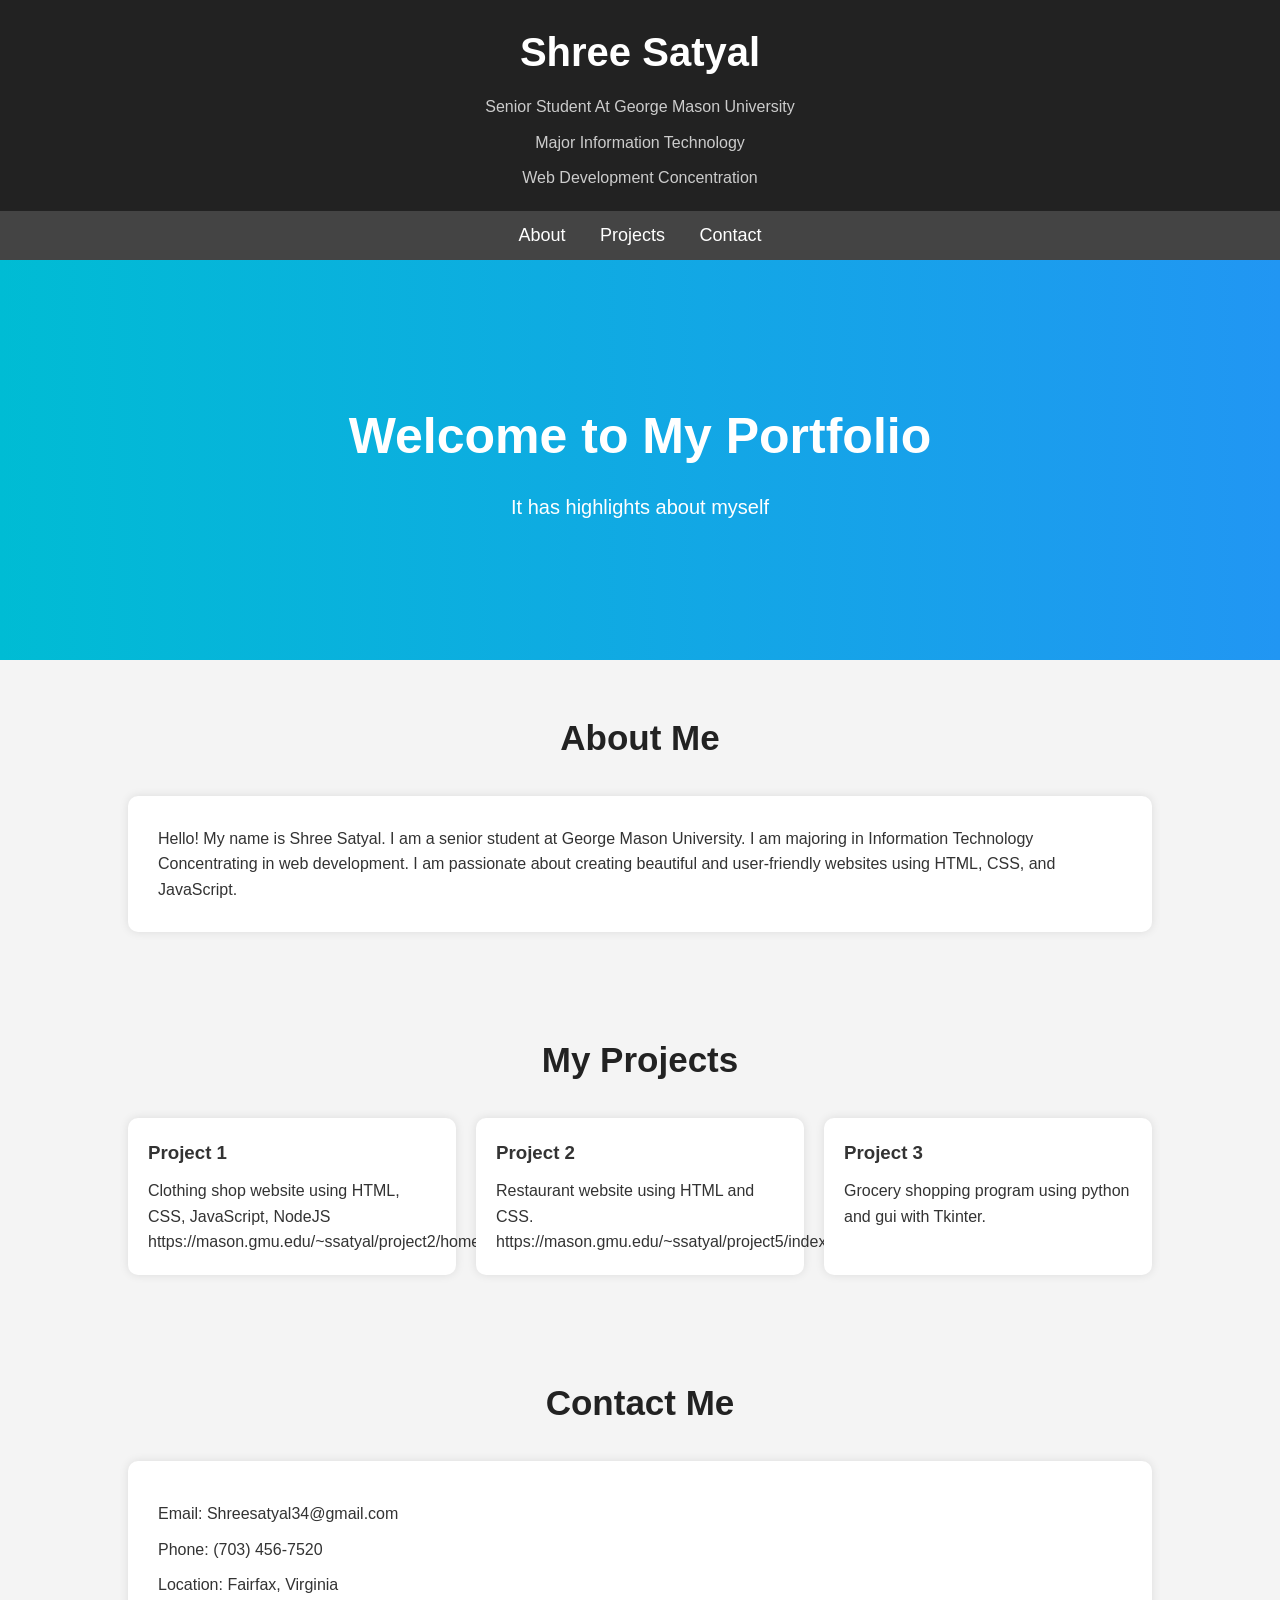
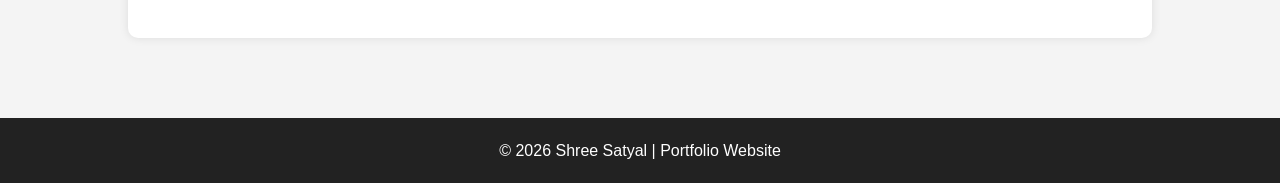
==== index.html @ 93006681 "moved html into project" ====
<!DOCTYPE html>
<html lang="en">
<head>
<meta charset="UTF-8">
<meta name="viewport" content="width=device-width, initial-scale=1.0">
<title>Shree Satyal</title>

<style>
/* Reset */
*{
    margin:0;
    padding:0;
    box-sizing:border-box;
    font-family:Arial, sans-serif;
}

/* Body */
body{
    background:#f4f4f4;
    color:#333;
    line-height:1.6;
}

/* Header */
header{
    background:#222;
    color:white;
    padding:20px 0;
    text-align:center;
}

header h1{
    font-size:40px;
}

header p{
    margin-top:10px;
    color:#ccc;
}

/* Navigation */
nav{
    background:#444;
    padding:10px;
    text-align:center;
}

nav a{
    color:white;
    text-decoration:none;
    margin:0 15px;
    font-size:18px;
}

nav a:hover{
    color:#00bcd4;
}

/* Hero Section */
.hero{
    height:400px;
    background:linear-gradient(to right, #00bcd4, #2196f3);
    color:white;
    display:flex;
    flex-direction:column;
    justify-content:center;
    align-items:center;
    text-align:center;
}

.hero h2{
    font-size:50px;
}

.hero p{
    margin-top:15px;
    font-size:20px;
}

/* Sections */
section{
    padding:50px 10%;
}

section h2{
    text-align:center;
    margin-bottom:30px;
    font-size:35px;
    color:#222;
}

/* About */
.about{
    background:white;
    border-radius:10px;
    padding:30px;
    box-shadow:0 0 10px rgba(0,0,0,0.1);
}

/* Projects */
.projects{
    display:grid;
    grid-template-columns:repeat(auto-fit, minmax(250px,1fr));
    gap:20px;
}

.project-card{
    background:white;
    padding:20px;
    border-radius:10px;
    box-shadow:0 0 10px rgba(0,0,0,0.1);
    transition:0.3s;
}

.project-card:hover{
    transform:translateY(-5px);
}

.project-card h3{
    margin-bottom:10px;
}

/* Contact */
.contact{
    background:white;
    border-radius:10px;
    padding:30px;
    box-shadow:0 0 10px rgba(0,0,0,0.1);
}

.contact p{
    margin:10px 0;
}

/* Footer */
footer{
    background:#222;
    color:white;
    text-align:center;
    padding:20px;
    margin-top:30px;
}

/* Responsive */
@media(max-width:768px){
    .hero h2{
        font-size:35px;
    }

    nav a{
        display:block;
        margin:10px 0;
    }
}
</style>
</head>

<body>

<!-- Header -->
<header>
    <h1>Shree Satyal</h1>
    <p>Senior Student At George Mason University</p>
    <p>Major Information Technology</p>
    <p>Web Development Concentration</p>
</header>

<!-- Navigation -->
<nav>
    <a href="#about">About</a>
    <a href="#projects">Projects</a>
    <a href="#contact">Contact</a>
</nav>

<!-- Hero Section -->
<div class="hero">
    <h2>Welcome to My Portfolio</h2>
    <p>It has highlights about myself</p>
</div>

<!-- About Section -->
<section id="about">
    <h2>About Me</h2>

    <div class="about">
        <p>
            Hello! My name is Shree Satyal. I am a senior student at 
            George Mason University. I am majoring in Information 
            Technology Concentrating in web development. I am passionate
            about creating beautiful and user-friendly websites using HTML, CSS,
            and JavaScript.
            
        </p>
    </div>
</section>

<!-- Projects Section -->
<section id="projects">
    <h2>My Projects</h2>

    <div class="projects">

        <div class="project-card">
            <h3>Project 1</h3>
            <p>Clothing shop website using HTML, CSS, JavaScript, NodeJS</p>
            <p>https://mason.gmu.edu/~ssatyal/project2/home.html</p>
        </div>

        <div class="project-card">
            <h3>Project 2</h3>
            <p>Restaurant website using HTML and CSS.</p>
            <p>https://mason.gmu.edu/~ssatyal/project5/index.html</p>
        </div>

        <div class="project-card">
            <h3>Project 3</h3>
            <p>Grocery shopping program using python and gui with Tkinter.</p>
        </div>

    </div>
</section>

<!-- Contact Section -->
<section id="contact">
    <h2>Contact Me</h2>

    <div class="contact">
        <p>Email: Shreesatyal34@gmail.com</p>
        <p>Phone: (703) 456-7520</p>
        <p>Location: Fairfax, Virginia</p>
    </div>
</section>

<!-- Footer -->
<footer>
    <p>&copy; 2026 Shree Satyal | Portfolio Website</p>
</footer>

</body>
</html>
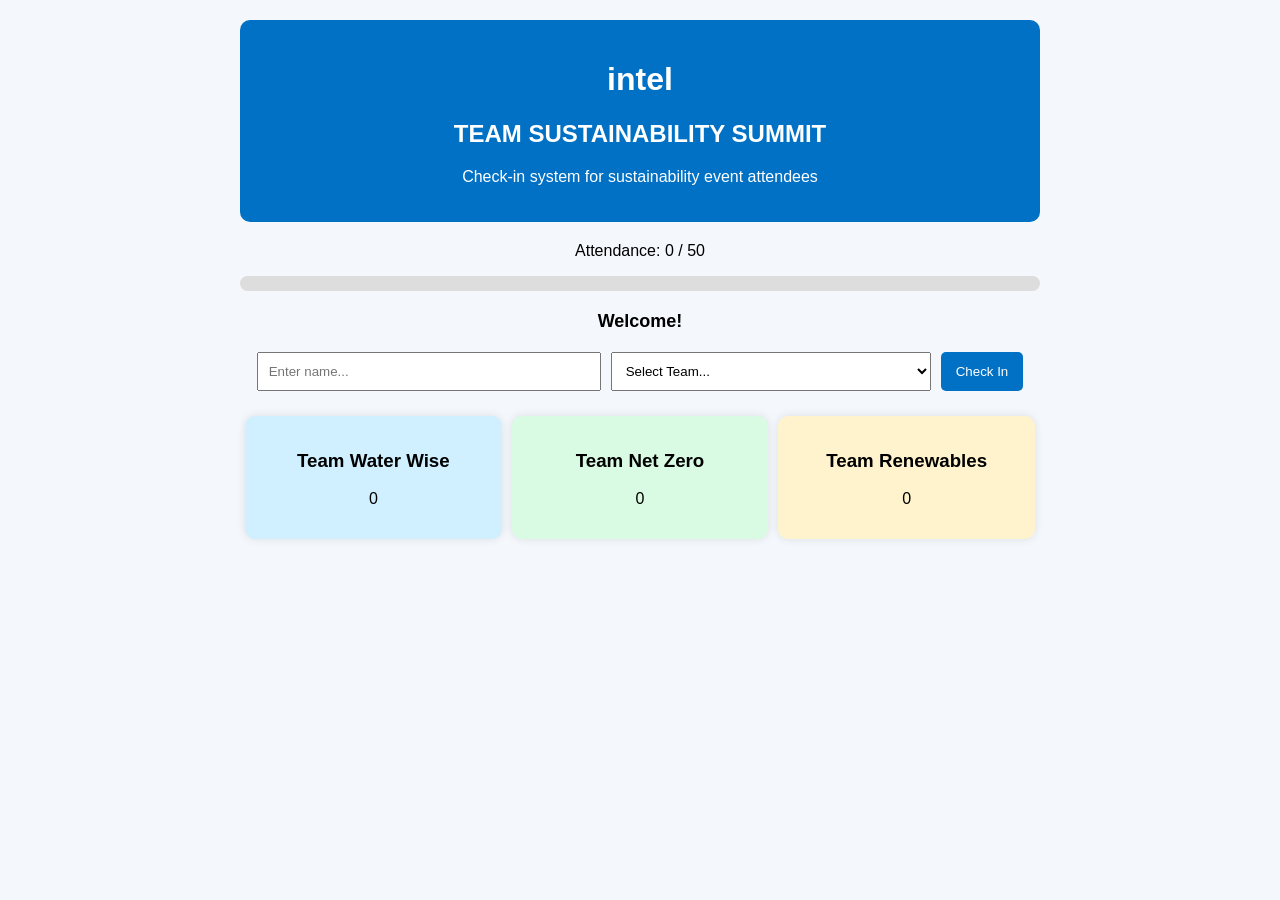
==== commit 77ebece2: "Add files via upload" ====
--- a/index.html
+++ b/index.html
@@ -1,240 +1,69 @@
-<!DOCTYPE html>
-<html lang="en">
-<head>
-<meta charset="UTF-8">
-<meta name="viewport" content="width=device-width, initial-scale=1.0">
-<title>Shree Satyal</title>
-
-<style>
-/* Reset */
-*{
-    margin:0;
-    padding:0;
-    box-sizing:border-box;
-    font-family:Arial, sans-serif;
-}
-
-/* Body */
-body{
-    background:#f4f4f4;
-    color:#333;
-    line-height:1.6;
-}
-
-/* Header */
-header{
-    background:#222;
-    color:white;
-    padding:20px 0;
-    text-align:center;
-}
-
-header h1{
-    font-size:40px;
-}
-
-header p{
-    margin-top:10px;
-    color:#ccc;
-}
-
-/* Navigation */
-nav{
-    background:#444;
-    padding:10px;
-    text-align:center;
-}
-
-nav a{
-    color:white;
-    text-decoration:none;
-    margin:0 15px;
-    font-size:18px;
-}
-
-nav a:hover{
-    color:#00bcd4;
-}
-
-/* Hero Section */
-.hero{
-    height:400px;
-    background:linear-gradient(to right, #00bcd4, #2196f3);
-    color:white;
-    display:flex;
-    flex-direction:column;
-    justify-content:center;
-    align-items:center;
-    text-align:center;
-}
-
-.hero h2{
-    font-size:50px;
-}
-
-.hero p{
-    margin-top:15px;
-    font-size:20px;
-}
-
-/* Sections */
-section{
-    padding:50px 10%;
-}
-
-section h2{
-    text-align:center;
-    margin-bottom:30px;
-    font-size:35px;
-    color:#222;
-}
-
-/* About */
-.about{
-    background:white;
-    border-radius:10px;
-    padding:30px;
-    box-shadow:0 0 10px rgba(0,0,0,0.1);
-}
-
-/* Projects */
-.projects{
-    display:grid;
-    grid-template-columns:repeat(auto-fit, minmax(250px,1fr));
-    gap:20px;
-}
-
-.project-card{
-    background:white;
-    padding:20px;
-    border-radius:10px;
-    box-shadow:0 0 10px rgba(0,0,0,0.1);
-    transition:0.3s;
-}
-
-.project-card:hover{
-    transform:translateY(-5px);
-}
-
-.project-card h3{
-    margin-bottom:10px;
-}
-
-/* Contact */
-.contact{
-    background:white;
-    border-radius:10px;
-    padding:30px;
-    box-shadow:0 0 10px rgba(0,0,0,0.1);
-}
-
-.contact p{
-    margin:10px 0;
-}
-
-/* Footer */
-footer{
-    background:#222;
-    color:white;
-    text-align:center;
-    padding:20px;
-    margin-top:30px;
-}
-
-/* Responsive */
-@media(max-width:768px){
-    .hero h2{
-        font-size:35px;
-    }
-
-    nav a{
-        display:block;
-        margin:10px 0;
-    }
-}
-</style>
-</head>
-
-<body>
-
-<!-- Header -->
-<header>
-    <h1>Shree Satyal</h1>
-    <p>Senior Student At George Mason University</p>
-    <p>Major Information Technology</p>
-    <p>Web Development Concentration</p>
-</header>
-
-<!-- Navigation -->
-<nav>
-    <a href="#about">About</a>
-    <a href="#projects">Projects</a>
-    <a href="#contact">Contact</a>
-</nav>
-
-<!-- Hero Section -->
-<div class="hero">
-    <h2>Welcome to My Portfolio</h2>
-    <p>It has highlights about myself</p>
-</div>
-
-<!-- About Section -->
-<section id="about">
-    <h2>About Me</h2>
-
-    <div class="about">
-        <p>
-            Hello! My name is Shree Satyal. I am a senior student at 
-            George Mason University. I am majoring in Information 
-            Technology Concentrating in web development. I am passionate
-            about creating beautiful and user-friendly websites using HTML, CSS,
-            and JavaScript.
-            
-        </p>
-    </div>
-</section>
-
-<!-- Projects Section -->
-<section id="projects">
-    <h2>My Projects</h2>
-
-    <div class="projects">
-
-        <div class="project-card">
-            <h3>Project 1</h3>
-            <p>Clothing shop website using HTML, CSS, JavaScript, NodeJS</p>
-            <p>https://mason.gmu.edu/~ssatyal/project2/home.html</p>
-        </div>
-
-        <div class="project-card">
-            <h3>Project 2</h3>
-            <p>Restaurant website using HTML and CSS.</p>
-            <p>https://mason.gmu.edu/~ssatyal/project5/index.html</p>
-        </div>
-
-        <div class="project-card">
-            <h3>Project 3</h3>
-            <p>Grocery shopping program using python and gui with Tkinter.</p>
-        </div>
-
-    </div>
-</section>
-
-<!-- Contact Section -->
-<section id="contact">
-    <h2>Contact Me</h2>
-
-    <div class="contact">
-        <p>Email: Shreesatyal34@gmail.com</p>
-        <p>Phone: (703) 456-7520</p>
-        <p>Location: Fairfax, Virginia</p>
-    </div>
-</section>
-
-<!-- Footer -->
-<footer>
-    <p>&copy; 2026 Shree Satyal | Portfolio Website</p>
-</footer>
-
-</body>
+<!DOCTYPE html>
+<html lang="en">
+<head>
+  <meta charset="UTF-8" />
+  <meta name="viewport" content="width=device-width, initial-scale=1.0"/>
+  <title>Intel Sustainability Summit</title>
+  <link rel="stylesheet" href="style.css" />
+</head>
+
+<body>
+
+  <div class="container">
+
+    <header class="header">
+      <h1>intel</h1>
+      <h2>TEAM SUSTAINABILITY SUMMIT</h2>
+      <p>Check-in system for sustainability event attendees</p>
+    </header>
+
+    <!-- Attendance -->
+    <div class="stats">
+      <p>Attendance: <span id="attendanceCount">0</span> / 50</p>
+      <div class="progress">
+        <div id="progressBar"></div>
+      </div>
+    </div>
+
+    <!-- Greeting -->
+    <div id="greeting" class="greeting">
+      Welcome!
+    </div>
+
+    <!-- Check-in Form -->
+    <div class="form">
+      <input type="text" id="nameInput" placeholder="Enter name..." />
+
+      <select id="teamSelect">
+        <option value="">Select Team...</option>
+        <option value="Team Water Wise">Team Water Wise</option>
+        <option value="Team Net Zero">Team Net Zero</option>
+        <option value="Team Renewables">Team Renewables</option>
+      </select>
+
+      <button id="checkInBtn">Check In</button>
+    </div>
+
+    <!-- Team Stats -->
+    <div class="teams">
+      <div class="team-box water">
+        <h3>Team Water Wise</h3>
+        <p id="waterWiseCount">0</p>
+      </div>
+
+      <div class="team-box netzero">
+        <h3>Team Net Zero</h3>
+        <p id="netZeroCount">0</p>
+      </div>
+
+      <div class="team-box renew">
+        <h3>Team Renewables</h3>
+        <p id="renewablesCount">0</p>
+      </div>
+    </div>
+
+  </div>
+
+  <script src="script.js"></script>
+</body>
 </html>
--- a/style.css
+++ b/style.css
@@ -0,0 +1,94 @@
+body {
+  font-family: Arial, sans-serif;
+  background: #f4f7fb;
+  margin: 0;
+  padding: 0;
+}
+
+.container {
+  max-width: 800px;
+  margin: auto;
+  padding: 20px;
+}
+
+.header {
+  text-align: center;
+  background: #0071c5;
+  color: white;
+  padding: 20px;
+  border-radius: 10px;
+}
+
+.stats {
+  margin-top: 20px;
+  text-align: center;
+}
+
+.progress {
+  width: 100%;
+  height: 15px;
+  background: #ddd;
+  border-radius: 10px;
+  margin-top: 10px;
+  overflow: hidden;
+}
+
+#progressBar {
+  height: 100%;
+  width: 0%;
+  background: #00c853;
+  transition: 0.3s;
+}
+
+.greeting {
+  margin: 20px 0;
+  text-align: center;
+  font-size: 18px;
+  font-weight: bold;
+}
+
+.form {
+  display: flex;
+  gap: 10px;
+  justify-content: center;
+  margin-bottom: 20px;
+}
+
+input, select {
+  padding: 10px;
+  width: 40%;
+}
+
+button {
+  padding: 10px 15px;
+  background: #0071c5;
+  color: white;
+  border: none;
+  cursor: pointer;
+  border-radius: 5px;
+}
+
+button:hover {
+  background: #005a99;
+}
+
+.teams {
+  display: flex;
+  justify-content: space-between;
+  margin-top: 20px;
+}
+
+.team-box {
+  flex: 1;
+  margin: 5px;
+  padding: 15px;
+  border-radius: 10px;
+  text-align: center;
+  color: black;
+  background: white;
+  box-shadow: 0 0 10px rgba(0,0,0,0.1);
+}
+
+.water { background: #d0f0ff; }
+.netzero { background: #d9fbe3; }
+.renew { background: #fff3cd; }
